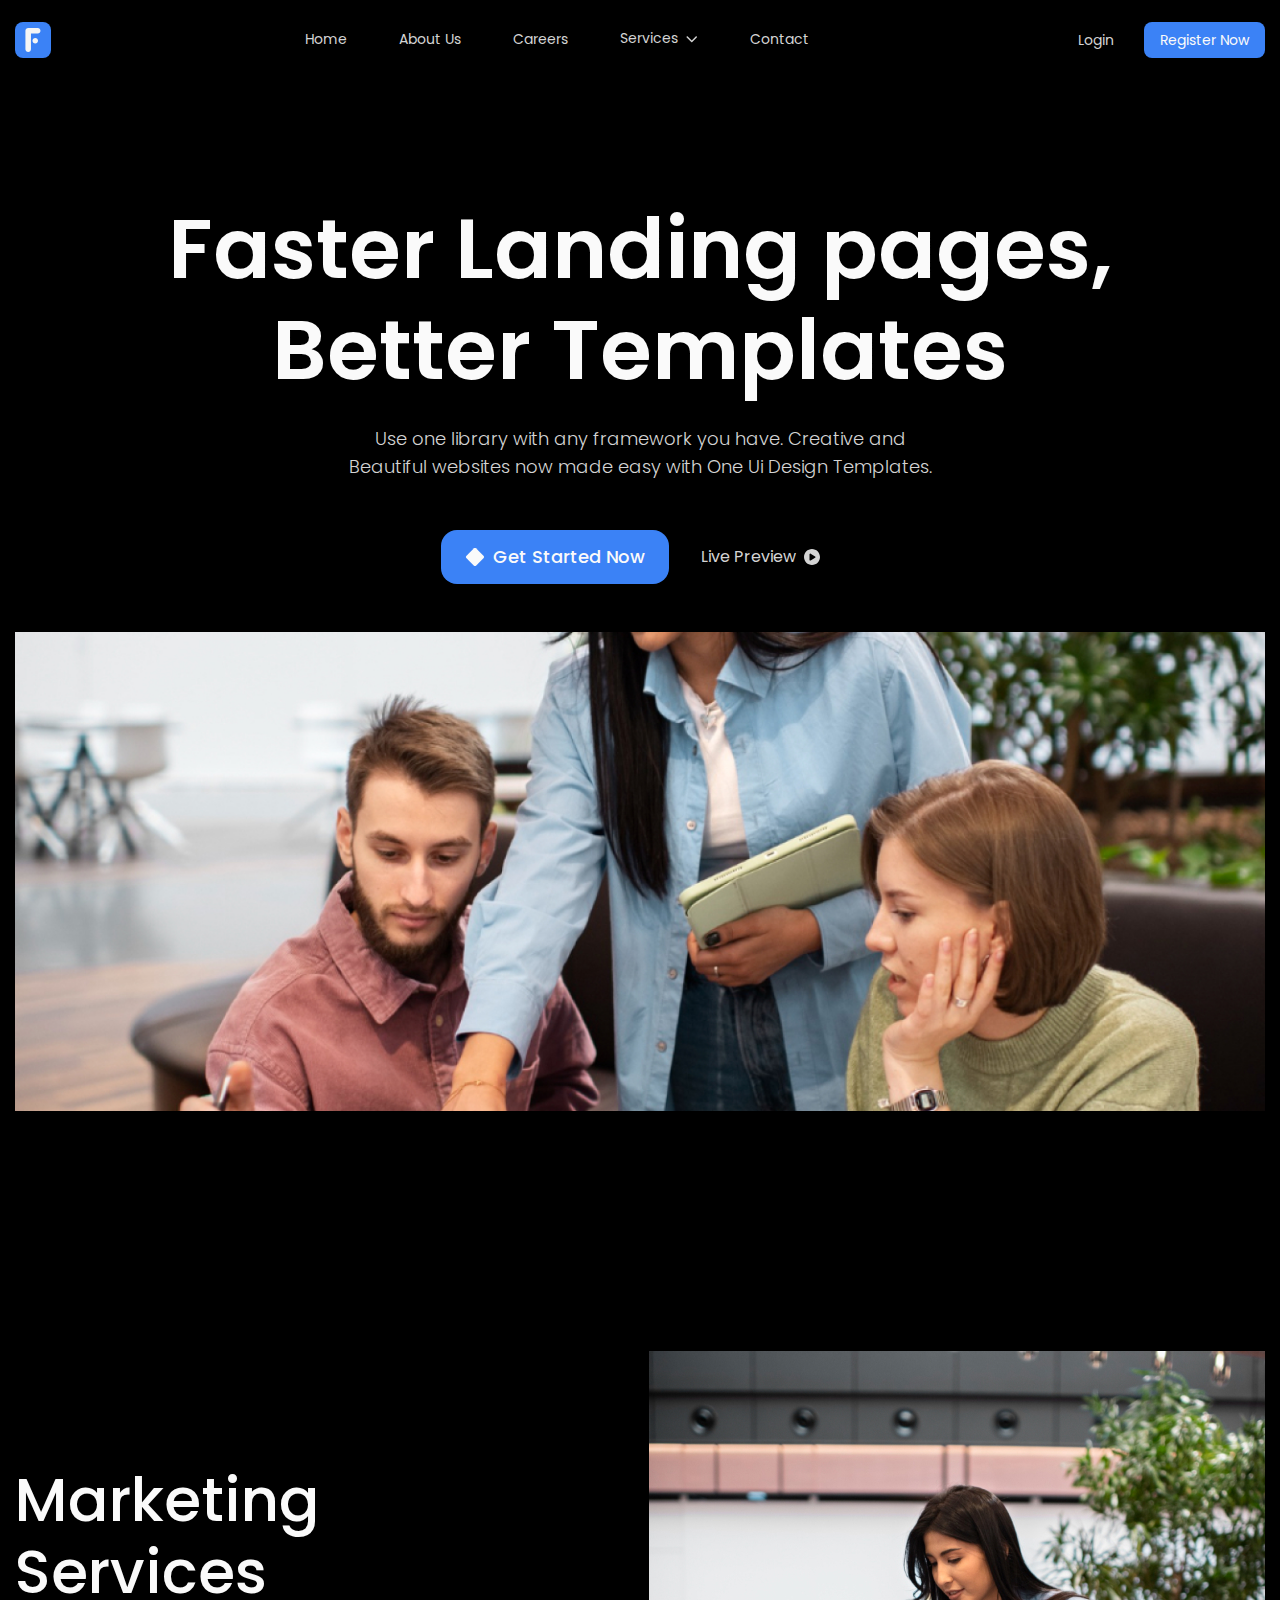
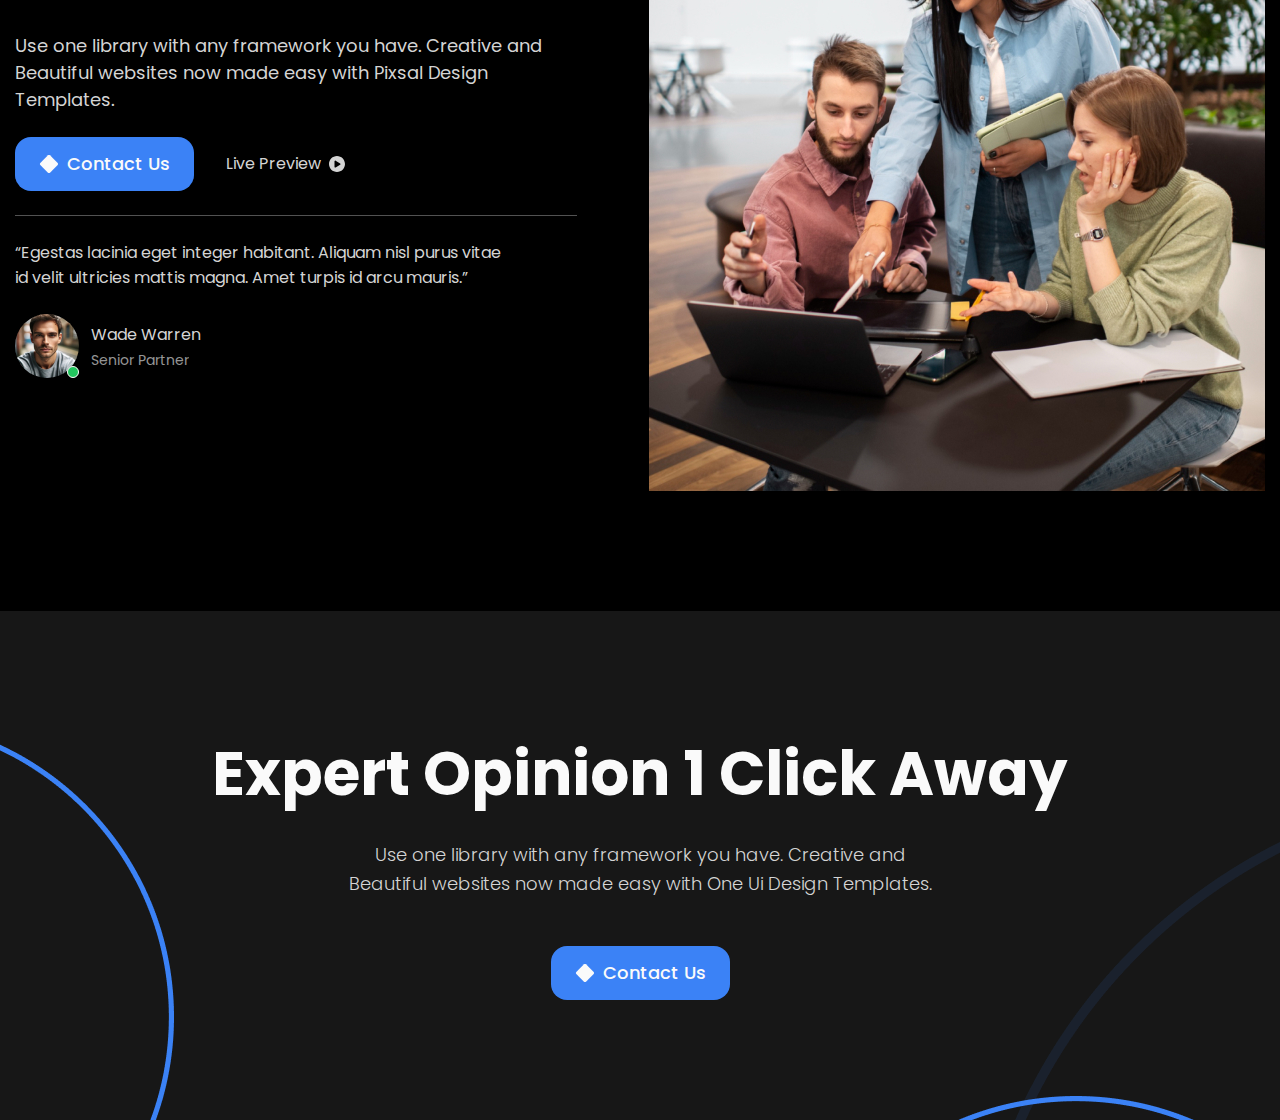
==== index.html @ 4911013f "Made several media requests" ====
<!DOCTYPE html>
<html lang="en">
<head>
  <meta charset="UTF-8">
  <meta name="viewport" content="width=device-width, initial-scale=1.0">
  <meta http-equiv="X-UA-Compatible" content="ie=edge">
  <title>One Ui Design Templates</title>
  <link rel="stylesheet" href="css/reset.css">
  <link rel="stylesheet" href="css/style.css">
</head>
<body>
  <header class="header">
    <div class="container">
      <nav class="nav">
        <a class="logo" href="#">
          <img src="images/logo.svg" alt="Logo">
        </a>
        <!-- navigation -->
        <ul class="nav__list">
          <li class="nav__list-item">
            <a class="nav__list-link" href="#">Home</a>
          </li>
          <li class="nav__list-item">
            <a class="nav__list-link" href="#">About Us</a>
          </li>
          <li class="nav__list-item">
            <a class="nav__list-link" href="#">Careers</a>
          </li>
          <li class="nav__list-item">
            <a class="nav__list-link nav__list-link--dropdown" href="#">Services</a>
            <!-- sub navigation -->
            <div class="nav-list__sub-nav">
              <ul class="sub-nav">
                <li class="sub-nav__item">
                  <a class="sub-nav__link" href="#web-design">Web Design</a>
                </li>
                <li class="sub-nav__item">
                  <a class="sub-nav__link" href="#content-writing">Content Writing</a>
                </li>
                <li class="sub-nav__item">
                  <a class="sub-nav__link" href="#seo">SEO</a>
                </li>
                <li class="sub-nav__item">
                  <a class="sub-nav__link" href="#hosting">Hosting</a>
                </li>
                <li class="sub-nav__item">
                  <a class="sub-nav__link" href="#ui-design">Ui Design</a>
                </li>
                <li class="sub-nav__item">
                  <a class="sub-nav__link" href="#content-box">Content Box</a>
                </li>
              </ul>
            </div>
          </li>
          <li class="nav__list-item">
            <a class="nav__list-link" href="#">Contact</a>
          </li>
        </ul>
        <div class="admission">
          <a class="admission__login" href="#" >Login</a>
          <a class="admission__register" href="#">Register Now</a>
        </div>
        <!-- Open navigation -->
        <button id="open-mobile-nav-btn" class="nav__btn">
          <img src="./images/icons/mobile-nav.svg" alt="Open navigation">
        </button>
      </nav>
      <div class="header__content">
        <h1 class="header__title">Faster Landing pages, Better Templates</h1>
        <p class="header__text text">
          Use one library with any framework you have. Creative and Beautiful websites now made easy with One Ui Design Templates.
        </p>
        <!-- content links -->
        <div class="header__links">
          <a class="accent-link" href="#">
            <img class="start__icon" src="images/icons/start-btn.svg" alt="icon">
            Get Started Now
          </a>
          <a class="muted-link" href="#">
            Live Preview
            <img class="live__icon" src="images/icons/live-btn.svg" alt="icon">
          </a>
        </div>
        <img class="header__img" src="images/header.jpg" alt="Photo">
      </div>
      <!-- mobile nav -->
      <div id="mobile-nav" class="mobile-nav-wrapper">
        <div class="mobile-nav-header">
          <button id="close-mobile-nav-btn" class="mobile-nav-btn-close">
            <img src="./images/icons/close.svg" alt="Close navigation">
          </button>
        </div>
        <ul class="mobile-nav">
          <li class="mobile-nav-item">
            <a class="mobile-nav-link" href="#">Home</a>
          </li>
          <li class="mobile-nav-item">
            <a class="mobile-nav-link" href="#">About Us</a>
          </li>
          <li class="mobile-nav-item">
            <a class="mobile-nav-link " href="#">Careers</a>
          </li>
          <li class="mobile-nav-item">
            <a class="mobile-nav-link" href="#">Services</a>
            <ul class="mobile-sub-nav">
              <li class="mobile-sub-nav__item">
                <a class="mobile-sub-nav__link" href="#web-design">Web Design</a>
              </li>
              <li class="mobile-sub-nav__item">
                <a class="mobile-sub-nav__link" href="#content-writing">Content Writing</a>
              </li>
              <li class="mobile-sub-nav__item">
                <a class="mobile-sub-nav__link" href="#seo">SEO</a>
              </li>
              <li class="mobile-sub-nav__item">
                <a class="mobile-sub-nav__link" href="#hosting">Hosting</a>
              </li>
              <li class="mobile-sub-nav__item">
                <a class="mobile-sub-nav__link" href="#ui-design">Ui Design</a>
              </li>
              <li class="mobile-sub-nav__item">
                <a class="mobile-sub-nav__link" href="#content-box">Content Box</a>
              </li>  
            </ul>
          </li>
          <li class="mobile-nav-item">
            <a class="mobile-nav-link " href="#">Contact</a>
          </li>
        </ul>
      </div>
    </div>
  </header>
  <main class="main">
    <!-- Services -->
    <section class="services none">
      <div class="container">
        <div class="services__top">
          <h2 class="services__title">Services We Offer</h2>
          <p class="services__text text">
            Use one library with any framework you have. Creative and Beautiful websites now made easy with One Ui Design Templates.
          </p>
        </div>
        <!-- cards -->
        <ul class="services__cards">
          <li class="services__card services__card--1">             
            <h3 class="services__card-title">Web Design</h3>
            <p class="services__card-text">
              a book or other written or printed work, regarded in terms of its content rather than its physical form.
            </p>
            <div class="services__card-link">
              <a class="services__card-read" href="#">Read More</a>
            </div>
          </li>
          <li class="services__card services__card--2">             
            <h3 class="services__card-title">Content Writing</h3>
            <p class="services__card-text">
              a book or other written or printed work, regarded in terms of its content rather than its physical form.
            </p>
            <div class="services__card-link">
              <a class="services__card-read" href="#">Read More</a>
            </div>
          </li>
          <li class="services__card services__card--3">             
            <h3 class="services__card-title">SEO</h3>
            <p class="services__card-text">
              a book or other written or printed work, regarded in terms of its content rather than its physical form.
            </p>
            <div class="services__card-link">
              <a class="services__card-read" href="#">Read More</a>
            </div>
          </li>
          <li class="services__card services__card--4">             
            <h3 class="services__card-title">Hosting</h3>
            <p class="services__card-text">
              a book or other written or printed work, regarded in terms of its content rather than its physical form.
            </p>
            <div class="services__card-link">
              <a class="services__card-read" href="#">Read More</a>
            </div>
          </li>
          <li class="services__card services__card--5">             
            <h3 class="services__card-title">Ui Design</h3>
            <p class="services__card-text">
              a book or other written or printed work, regarded in terms of its content rather than its physical form.
            </p>
            <div class="services__card-link">
              <a class="services__card-read" href="#">Read More</a>
            </div>
          </li>
          <li class="services__card services__card--6">             
            <h3 class="services__card-title">Content Box</h3>
            <p class="services__card-text">
              a book or other written or printed work, regarded in terms of its content rather than its physical form.
            </p>
            <div class="services__card-link">
              <a class="services__card-read" href="#">Read More</a>
            </div>
          </li>
        </ul>
      </div>
    </section>
    <!-- About -->
    <section class="about">
      <div class="container">
        <div class="about__inner">
          <div class="about__content">
            <div class="about__top">
              <h2 class="about__title">Marketing Services</h2>
              <p class="about__text">
                Use one library with any framework you have. Creative and Beautiful websites now made easy with Pixsal Design Templates.
              </p>
              <div class="about__links">
                <a class="accent-link" href="#">
                  <img class="start__icon" src="images/icons/start-btn.svg" alt="icon">
                  Contact Us
                </a>
                <a class="muted-link" href="#">
                  Live Preview
                  <img class="live__icon" src="images/icons/live-btn.svg" alt="icon">
                </a>
              </div>
            </div>
            <div class="about__bottom">
              <p class="about__note">
                “Egestas lacinia eget integer habitant. Aliquam nisl purus vitae id velit ultricies mattis magna. Amet turpis id arcu mauris.”
              </p>
              <div class="user">
                <div class="user__avatar">
                  <img class="user__img" src="images/user.jpg" alt="Avatar">
                </div>
                <div class="user__desc">
                  <span class="user__name">Wade Warren</span>
                  <span class="user__post">Senior Partner</span>
                </div>
              </div>
            </div>
          </div>
          <img class="about__img" src="images/about.jpg" alt="Photo">
        </div>
      </div>
    </section>
    <!-- Reach -->
    <section class="reach">
      <div class="container">
        <div class="reach__content">
          <h2 class="reach__title">Expert Opinion 1 Click Away</h2>
          <p class="reach__text text">
            Use one library with any framework you have. Creative and Beautiful websites now made easy with One Ui Design Templates.
          </p>
          <a class="accent-link" href="#">
            <img class="start__icon" src="images/icons/start-btn.svg" alt="icon">
            Contact Us
          </a>
        </div>
      </div>
    </section>
  </main>
  <!-- Footer -->
  <footer class="footer none">
    <div class="container container--footer">
      <!-- footer Grid -->
      <div class="footer__grid">
        <div class="footer__desc">
          <div class="footer__logo">
            <a class="logo" href="#">
              <img src="images/logo-footer.svg" alt="Logo">
            </a>
          </div>
          <h3 class="footer__title">Lets take your business to next level with Better Advertising</h3>
        </div>
        <!-- navigation platform -->
        <nav class="footer__nav">
          <h4 class="footer__nav-title">Platform</h4>
          <ul class="footer__list">
            <li class="footer__list-item">
              <a class="footer__list-link" href="#">Advertising</a>
            </li>
            <li class="footer__list-item">
              <a class="footer__list-link" href="#">SEO &amp;&nbsp;Social Media</a>
            </li>
            <li class="footer__list-item">
              <a class="footer__list-link" href="#">Blog Post</a>
            </li>
            <li class="footer__list-item">
              <a class="footer__list-link" href="#">Home</a>
            </li>
          </ul>
        </nav>
        <!-- navigation company -->
        <nav class="footer__nav">
          <h4 class="footer__nav-title">Company</h4>
          <ul class="footer__list">
            <li class="footer__list-item">
              <a class="footer__list-link" href="#">Affiliations</a>
            </li>
            <li class="footer__list-item">
              <a class="footer__list-link" href="#">Careers</a>
            </li>
            <li class="footer__list-item">
              <a class="footer__list-link" href="#">Tutorials</a>
            </li>
            <li class="footer__list-item">
              <a class="footer__list-link" href="#">What&rsquo;s New</a>
            </li>
          </ul>
        </nav>
        <!-- navigation resources -->
        <nav class="footer__nav">
          <h4 class="footer__nav-title">Resources</h4>
          <ul class="footer__list">
            <li class="footer__list-item">
              <a class="footer__list-link" href="#">Terms of Service</a>
            </li>
            <li class="footer__list-item">
              <a class="footer__list-link" href="#">Privacy Policy</a>
            </li>
            <li class="footer__list-item">
              <a class="footer__list-link" href="#">Home</a>
            </li>
          </ul>
        </nav>
      </div>
      <!-- Footer Row -->
      <div class="footer__row">
        <div class="footer__copyright">
          <a href="#">@ 2023 One Agency. All rights reserved.</a>
        </div>
        <div class="footer__links">
          <a class="footer__link" href="#">Terms of Service</a>
          <a class="footer__link" href="#">Privacy Policy</a>
          <a class="footer__link" href="#">Media</a>
          <a class="footer__link" href="#">DCMA</a>
        </div>
      </div>
    </div>
  </footer>
  <script src="js/main.js"></script>
</body>
</html>
---- css/style.css ----
/*
===============
Fonts and styles
===============
*/
@import url('https://fonts.googleapis.com/css2?family=Poppins:wght@300;400;500;600&display=swap');
@import "links.css";
@import "mobile.css";
/*
===============
Variables
===============
*/
:root{
    --text-color: #D4D4D4;
    --title-color: #FAFAFA;

    --ui-accent-color: #3B82F6;
    --ui-accent-hover-color: #0B57DB;
    --ui-muted-color: #171717;

    --light-link-color: #FAFAFA;
    --muted-link-color: #D4D4D4;

    --font-main: 'Poppins', sans-serif;
}
/*
===============
Global Styles
===============
*/
.none {
    display: none;
}
body{
    font-family: var(--font-main);
    background-color: #000000;
}
.header {
    padding: 21px 0 clamp(80px, 0.224rem + 23.88vw, 240px);
}
.container {
    margin: 0 auto;
    max-width: 1304px;
    padding: 0 15px;
}
.nav {
    margin-bottom: clamp(60px, 1.362rem + 11.94vw, 140px);
    display: flex;
    justify-content: space-between;
    align-items: center;
    font-size: 14px;
}
.logo {
    flex-shrink: 0;
}

/* Nav list */

.nav__list {
    display: flex;
    gap: 36px;

    @media (max-width: 990px) {
        display: none;
    }
}
.nav__list-item{
    position: relative;
    padding: 8px;
    height: 38px;
    padding-bottom: 8px;

    &:hover{
        background-color: #172554;
        border-bottom: 2px solid #2563EB;
    }
}
.nav__list-link {
    line-height: 140%;
    color: var(--muted-link-color);
}
.nav__list-link--dropdown {
    display: flex;
    gap: 8px;
    align-items: center;

    &::after{
        content: url("../images/icons/arrow.svg");
    }
}
.nav-list__sub-nav {
    opacity: 0;
    width: 140px;
    pointer-events: none;
    position: absolute;
    left: 0;
    top: 100%;
    transform: translate(0%, 8%);
    text-align: center;
    transition: all 0.1s ease-in;
}
.sub-nav {
    background-color: var(--ui-accent-color);
}
.sub-nav__item {
    padding: 4px;
    width: 100%;

    &:hover{
        background-color: var(--ui-accent-hover-color);
    }
}
.sub-nav__link {
    font-size: 12px;
    color: var(--muted-link-color);
}
.nav__list-item:hover .nav-list__sub-nav{
    opacity: 1;
    pointer-events: all;
    transform: translate(0%, 0%);
}

/* Header content */

.header__content {
    display: flex;
    flex-direction: column;
    align-items: center;
    text-align: center;
}
.header__title {
    margin-bottom: 24px;
    font-size: clamp(42px, 1.371rem + 6.27vw, 84px);
    font-weight: 600;
    line-height: 120%;
    text-wrap: balance;
    color: var(--title-color);
}
.header__text{
    margin-bottom: 48px;
}
.text {
    max-width: clamp(400px, 17.724rem + 36.38vw, 611px);
    font-size: clamp(12px, 0.614rem + 0.68vw, 18px);
    font-weight: 300;
    line-height: 160%;
    color: var(--text-color);
}
.header__img{
    object-fit: cover;
    
    @media (max-width: 540px) {
        width: 100%;
        height: 200px;
    }
}
/*
===============
Services Section
===============
*/
.services {
    padding-bottom: 240px;
}
.services__top {
    
    text-align: center;
}
.services__text{
    margin: 0 auto;
    margin-bottom: 48px;
}
.services__title {
    margin-bottom: 24px;
    font-size: 42px;
    font-weight: 700;
    line-height: 140%;
    color: var(--title-color);
}
.services__cards {
    display: grid;
    grid-template-columns: 1fr 1fr 1fr;
    grid-template-rows: 1fr 1fr;
    gap: 48px;
}
.services__card {
    /*
    width: 402px;
    height: 330px;*/
    padding: 136px 48px 48px;
    display: flex;
    flex-direction: column;
    gap: 12px;
    align-items: center;
    text-align: center;

    background-repeat: no-repeat;
    background-position: top 48px left 170px;
}
.services__card-title {
    font-size: 20px;
    font-weight: 600;
    color: var(--title-color);
}
.services__card-text {
    font-size: 16px;
    color: var(--text-color);
}
.services__card-read {
    padding-right: 16px;
    font-size: 14px;
    line-height: 20px;
    color: var(--muted-link-color);
    background-image: url("../images/icons/services__arrow.svg");
    background-repeat: no-repeat;
    background-position: right;

    &:hover{
        color: var(--ui-accent-color);
    }
}
.services__card--1 {
    background-image: url("../images/icons/services__card--1.svg");
}
.services__card--2 {
    background-image: url("../images/icons/services__card--2.svg");
}
.services__card--3 {
    background-image: url("../images/icons/services__card--3.svg");
}
.services__card--4 {
    background-image: url("../images/icons/services__card--4.svg");
}
.services__card--5 {
    background-image: url("../images/icons/services__card--5.svg");
}
.services__card--6 {
    background-image: url("../images/icons/services__card--6.svg");
}
/*
===============
About Section
===============
*/
.about{
    padding-bottom: clamp(60px, 1.959rem + 8.96vw, 120px);
}
.about__inner{
    display: flex;
    align-items: center;

    @media (max-width: 1080px) {
        display: block;
    }
}
.about__content {
    margin-right: clamp(58px, -3.125rem + 10vw, 72px);
    flex-basis: 616px;
    text-align: start;

    @media (max-width: 1080px) {
        margin-right: 0;
    }
}
.about__top{
    margin-bottom: 24px;
    display: flex;
    flex-direction: column;
    gap: 24px;
    padding-bottom: 24px;
    border-bottom: 1px solid #525252;
}
.about__title {
    font-size: clamp(38px, 1.718rem + 3.28vw, 60px);
    font-weight: 500;
    line-height: 120%;
    color: var(--title-color);
}
.about__text {
    font-size: clamp(14px, 0.756rem + 0.6vw, 18px);
    color: var(--text-color);
}
.about__note {
    margin-bottom: 24px;
    font-size: clamp(12px, 0.631rem + 0.6vw, 16px);
    color: var(--text-color);
    text-wrap: balance;
}

/* User */

.user {
    display: flex;
    gap: 12px;
    align-items: center;
}
.user__avatar {
    position: relative;
    
}
.user__avatar::after {
    position: absolute;
    right: 0;
    bottom: 0;

    content: '';
    display: block;
    width: 12px;
    height: 12px;
    background-color: #22C55E;
    border: 1px solid #FFFFFF;
    border-radius: 50%;
}
.user__img {
    border-radius: 50%;

    @media (max-width: 400px) {
        height: 54px;
    }
}
.user__desc {
    display: flex;
    flex-direction: column;
    gap: 3px;
}
.user__name {
    font-size: clamp(12px, 0.631rem + 0.6vw, 16px);
    color: var(--text-color);
}
.user__post {
    font-size: clamp(10px, 0.506rem + 0.6vw, 14px);
    color: var(--text-color);
    opacity: 0.7;
}

/* About img */

.about__img {
    @media (max-width: 1080px) {
        display: none;
    }
}
/*
===============
Reach Section
===============
*/
.reach{
    padding: clamp(60px, 1.959rem + 8.96vw, 120px) 0;
    
    background: url(../images/ellipse-1.png) no-repeat bottom 0 left 0,
                url(../images/ellipse-2.png) no-repeat bottom 0 right -48px,
                url(../images/ellipse-3.png) no-repeat bottom 0 right 0;      
    background-size: auto;
    background-color: #171717;

    @media (max-width: 1020px) {
        background-image: none;
    }
    
}
.reach__content {
    display: flex;
    flex-direction: column;
    align-items: center;
    text-align: center;
}
.reach__title {
    margin-bottom: 24px;
    font-size: clamp(38px, 1.688rem + 3.43vw, 61px);
    font-weight: 700;
    line-height: 140%;
    color: var(--title-color);
    text-wrap: balance;
}
.reach__text {
    margin: 0 auto;
    margin-bottom: 48px;
}
/*
===============
Footer
===============
*/
.footer {
    padding-top: 60px;
}
.footer a {
    font-size: 14px;
    line-height: 140%;
    color: var(--muted-link-color);
}
.container--footer {
    max-width: 1280px;
}
.footer__grid {
    margin-bottom: 80px;
    display: grid;
    grid-template-columns:  677px 200px 200px 200px;
}
.footer__desc{
    margin: 0 75px 0 0;
}
.footer__logo {
    margin-bottom: 24px;
    width: 54px;
    height: 54px;
}
.footer__title {
    max-width: 416px;
    font-size: 24px;
    font-weight: 600;
    line-height: 115%;
    text-align: start;
    color: var(--title-color);
}
.footer__nav-title {
    margin-bottom: 24px;
    font-size: 20px;
    font-weight: 600;
    line-height: 115%;
    color: var(--title-color);
}
.footer__list {
    display: grid;
    gap: 10px;
}
.footer__list-link {
    padding: 8px 0 8px;
    height: 36px;

    &:hover{
        background-color: #172554;
        border-bottom: 2px solid #2563EB;
    }
}
.footer__row {
    position: relative;
    height: 103px;
    display: flex;
    align-items: center;
    justify-content: space-between;
}
.footer__row::after {
    position: absolute;
    top: 0;
    right: -32px;
    left: -32px;

    content: '';
    display: block;
    max-width: 1440px;
	height: 1px;
    background-color: #E3E3E3;
}
.footer__copyright a{
    color: #A3A3A3;
}
.footer__links {
    display: flex;
    gap: 10px;
}
.footer__link{
    padding: 8px;
    height: 36px;

    &:hover{
        background-color: #172554;
        border-bottom: 2px solid #2563EB;
    }
}
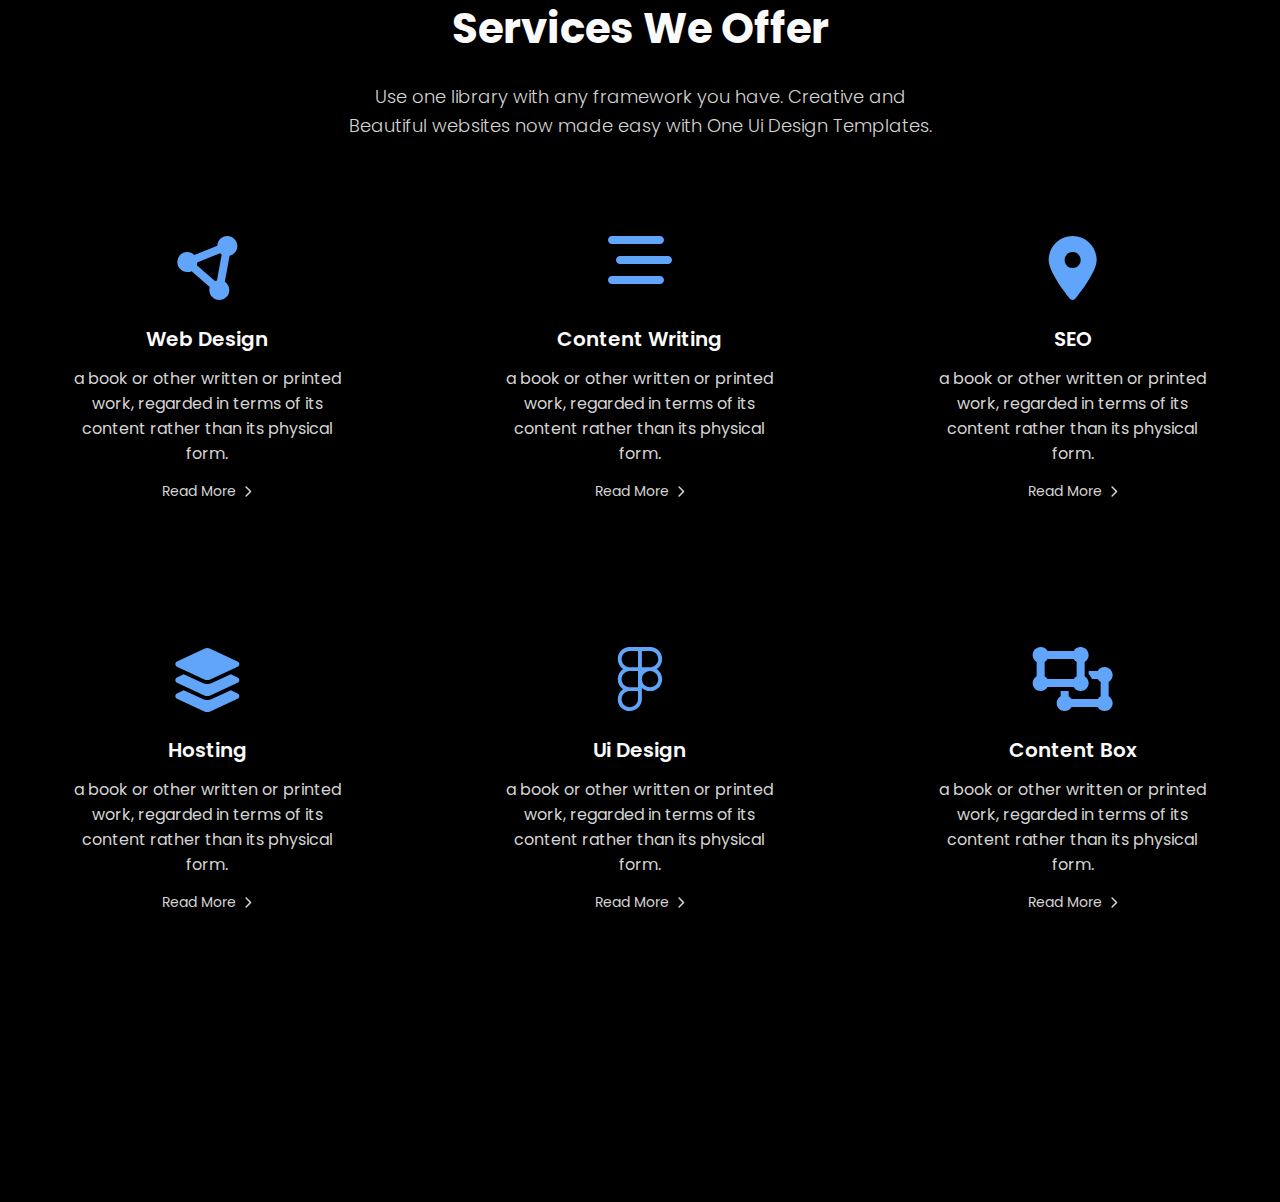
==== commit b64d6f03: "Commit 37" ====
--- a/index.html
+++ b/index.html
@@ -5,11 +5,11 @@
   <meta name="viewport" content="width=device-width, initial-scale=1.0">
   <meta http-equiv="X-UA-Compatible" content="ie=edge">
   <title>One Ui Design Templates</title>
-  <link rel="stylesheet" href="css/reset.css">
   <link rel="stylesheet" href="css/style.css">
+  <link rel="stylesheet" href="css/media.css">
 </head>
 <body>
-  <header class="header">
+  <header class="header none">
     <div class="container">
       <nav class="nav">
         <a class="logo" href="#">
@@ -132,7 +132,7 @@
   </header>
   <main class="main">
     <!-- Services -->
-    <section class="services none">
+    <section class="services">
       <div class="container">
         <div class="services__top">
           <h2 class="services__title">Services We Offer</h2>
@@ -142,7 +142,7 @@
         </div>
         <!-- cards -->
         <ul class="services__cards">
-          <li class="services__card services__card--1">             
+          <li class="services__card services__card-1">             
             <h3 class="services__card-title">Web Design</h3>
             <p class="services__card-text">
               a book or other written or printed work, regarded in terms of its content rather than its physical form.
@@ -151,7 +151,7 @@
               <a class="services__card-read" href="#">Read More</a>
             </div>
           </li>
-          <li class="services__card services__card--2">             
+          <li class="services__card services__card-2">             
             <h3 class="services__card-title">Content Writing</h3>
             <p class="services__card-text">
               a book or other written or printed work, regarded in terms of its content rather than its physical form.
@@ -160,7 +160,7 @@
               <a class="services__card-read" href="#">Read More</a>
             </div>
           </li>
-          <li class="services__card services__card--3">             
+          <li class="services__card services__card-3">             
             <h3 class="services__card-title">SEO</h3>
             <p class="services__card-text">
               a book or other written or printed work, regarded in terms of its content rather than its physical form.
@@ -169,7 +169,7 @@
               <a class="services__card-read" href="#">Read More</a>
             </div>
           </li>
-          <li class="services__card services__card--4">             
+          <li class="services__card services__card-4">             
             <h3 class="services__card-title">Hosting</h3>
             <p class="services__card-text">
               a book or other written or printed work, regarded in terms of its content rather than its physical form.
@@ -178,7 +178,7 @@
               <a class="services__card-read" href="#">Read More</a>
             </div>
           </li>
-          <li class="services__card services__card--5">             
+          <li class="services__card services__card-5">             
             <h3 class="services__card-title">Ui Design</h3>
             <p class="services__card-text">
               a book or other written or printed work, regarded in terms of its content rather than its physical form.
@@ -187,7 +187,7 @@
               <a class="services__card-read" href="#">Read More</a>
             </div>
           </li>
-          <li class="services__card services__card--6">             
+          <li class="services__card services__card-6">             
             <h3 class="services__card-title">Content Box</h3>
             <p class="services__card-text">
               a book or other written or printed work, regarded in terms of its content rather than its physical form.
@@ -200,7 +200,7 @@
       </div>
     </section>
     <!-- About -->
-    <section class="about">
+    <section class="about none">
       <div class="container">
         <div class="about__inner">
           <div class="about__content">
@@ -240,7 +240,7 @@
       </div>
     </section>
     <!-- Reach -->
-    <section class="reach">
+    <section class="reach none">
       <div class="container">
         <div class="reach__content">
           <h2 class="reach__title">Expert Opinion 1 Click Away</h2>
--- a/css/style.css
+++ b/css/style.css
@@ -3,6 +3,7 @@
 Fonts and styles
 ===============
 */
+@import "reset.css";
 @import url('https://fonts.googleapis.com/css2?family=Poppins:wght@300;400;500;600&display=swap');
 @import "links.css";
 @import "mobile.css";
@@ -142,7 +143,7 @@
 }
 .text {
     max-width: clamp(400px, 17.724rem + 36.38vw, 611px);
-    font-size: clamp(12px, 0.614rem + 0.68vw, 18px);
+    font-size: clamp(14px, 0.756rem + 0.6vw, 18px);
     font-weight: 300;
     line-height: 160%;
     color: var(--text-color);
@@ -161,10 +162,9 @@
 ===============
 */
 .services {
-    padding-bottom: 240px;
+    padding-bottom: clamp(120px, 3.918rem + 17.91vw, 240px);
 }
 .services__top {
-    
     text-align: center;
 }
 .services__text{
@@ -173,7 +173,7 @@
 }
 .services__title {
     margin-bottom: 24px;
-    font-size: 42px;
+    font-size: clamp(38px, 2.256rem + 0.6vw, 42px);
     font-weight: 700;
     line-height: 140%;
     color: var(--title-color);
@@ -183,20 +183,30 @@
     grid-template-columns: 1fr 1fr 1fr;
     grid-template-rows: 1fr 1fr;
     gap: 48px;
+
+    @media (max-width: 990px) {
+        grid-template-columns: 1fr 1fr;
+        grid-template-rows: 1fr 1fr 1fr;
+    }
+
+    @media (max-width: 620px) {
+        display: flex;
+        flex-direction: column;
+        align-items: center;
+        gap: 24px;
+    }
 }
 .services__card {
-    /*
-    width: 402px;
-    height: 330px;*/
+    width: 100%;
+    max-width: 402px;
     padding: 136px 48px 48px;
-    display: flex;
-    flex-direction: column;
+
+    display: grid;
     gap: 12px;
-    align-items: center;
     text-align: center;
 
     background-repeat: no-repeat;
-    background-position: top 48px left 170px;
+    background-position: top 48px left 50%;
 }
 .services__card-title {
     font-size: 20px;
@@ -220,23 +230,23 @@
         color: var(--ui-accent-color);
     }
 }
-.services__card--1 {
-    background-image: url("../images/icons/services__card--1.svg");
-}
-.services__card--2 {
-    background-image: url("../images/icons/services__card--2.svg");
-}
-.services__card--3 {
-    background-image: url("../images/icons/services__card--3.svg");
-}
-.services__card--4 {
-    background-image: url("../images/icons/services__card--4.svg");
-}
-.services__card--5 {
-    background-image: url("../images/icons/services__card--5.svg");
-}
-.services__card--6 {
-    background-image: url("../images/icons/services__card--6.svg");
+.services__card-1 {
+    background-image: url("../images/icons/services__card-1.svg");
+}
+.services__card-2 {
+    background-image: url("../images/icons/services__card-2.svg");
+}
+.services__card-3 {
+    background-image: url("../images/icons/services__card-3.svg");
+}
+.services__card-4 {
+    background-image: url("../images/icons/services__card-4.svg");
+}
+.services__card-5 {
+    background-image: url("../images/icons/services__card-5.svg");
+}
+.services__card-6 {
+    background-image: url("../images/icons/services__card-6.svg");
 }
 /*
 ===============
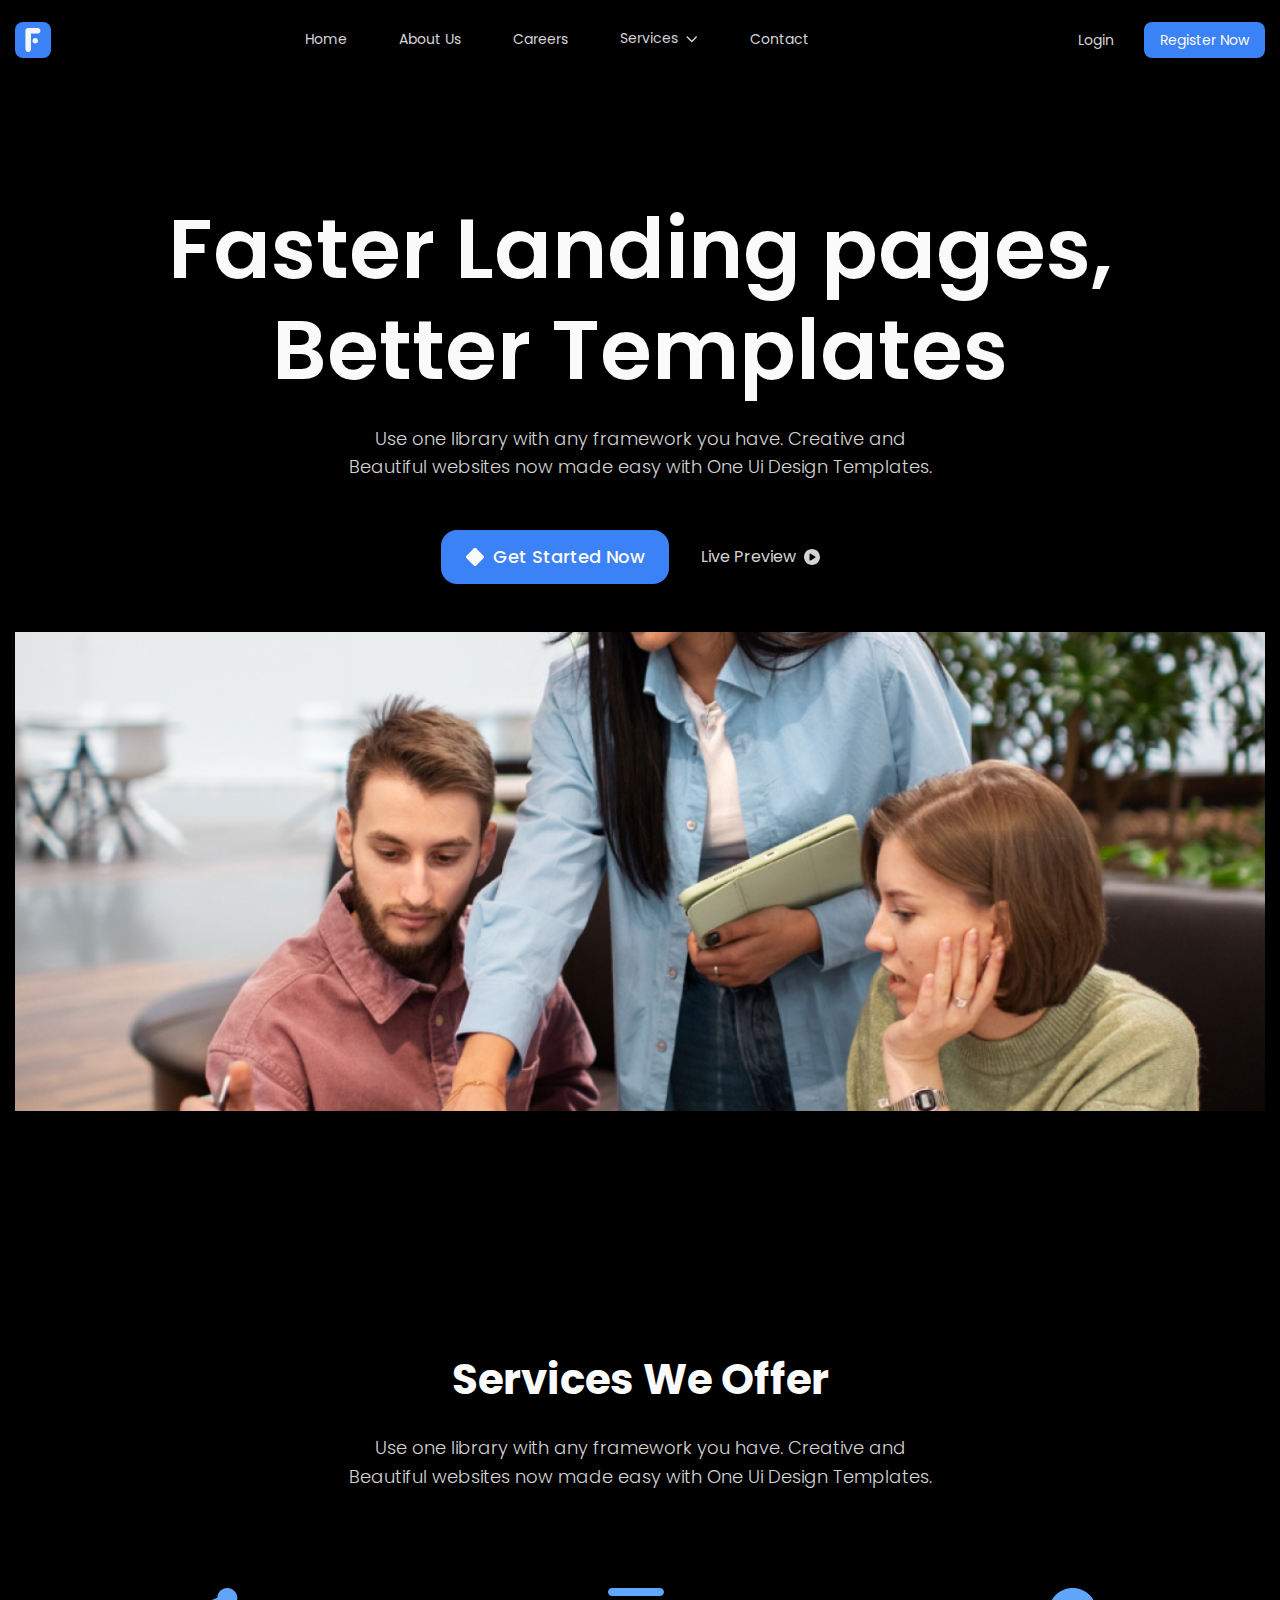
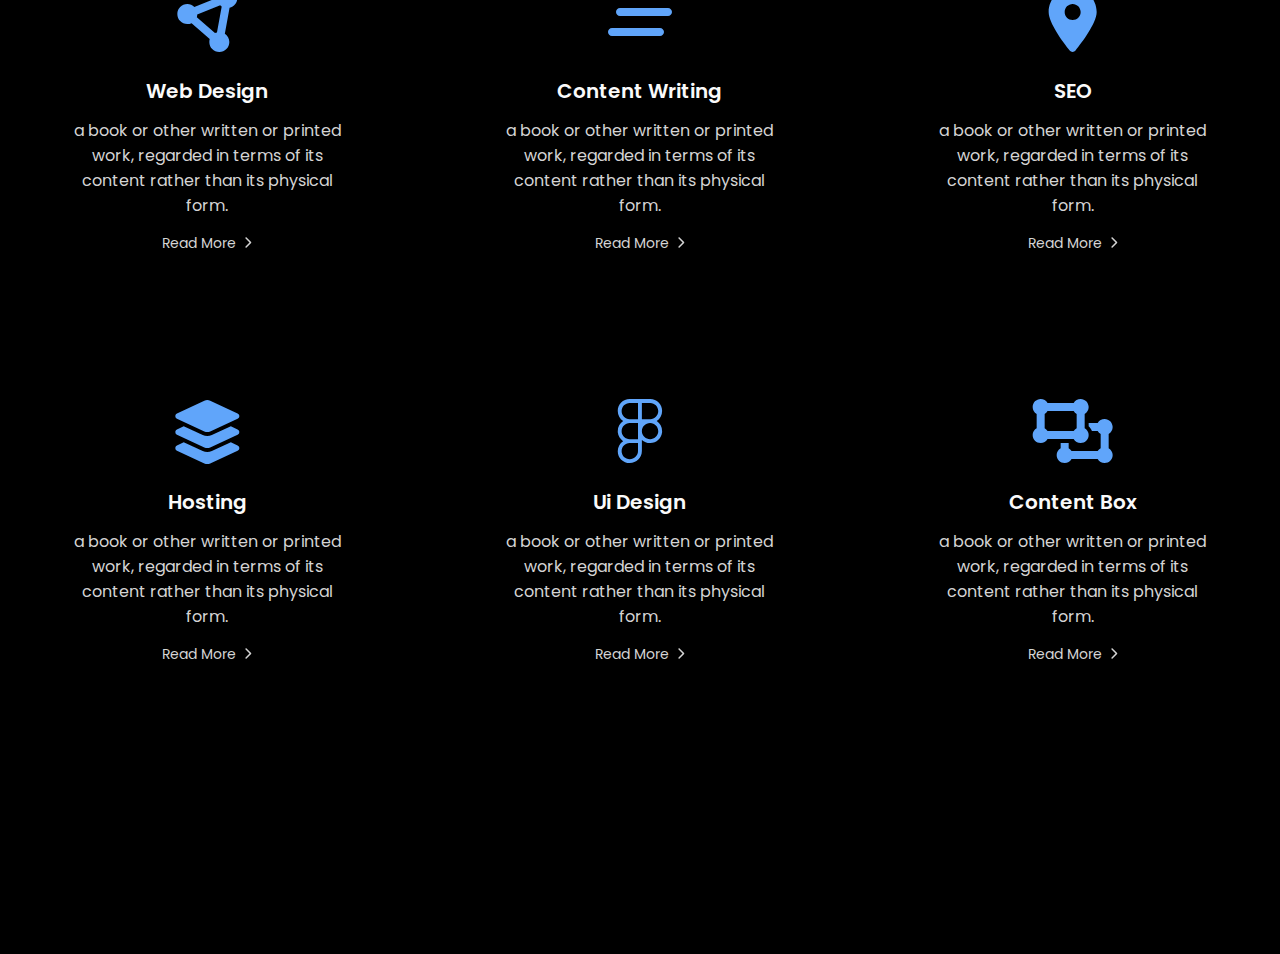
==== commit 492c1f3f: "I wrote media queries" ====
--- a/index.html
+++ b/index.html
@@ -9,7 +9,7 @@
   <link rel="stylesheet" href="css/media.css">
 </head>
 <body>
-  <header class="header none">
+  <header class="header">
     <div class="container">
       <nav class="nav">
         <a class="logo" href="#">
--- a/css/style.css
+++ b/css/style.css
@@ -61,10 +61,6 @@
 .nav__list {
     display: flex;
     gap: 36px;
-
-    @media (max-width: 990px) {
-        display: none;
-    }
 }
 .nav__list-item{
     position: relative;
@@ -150,11 +146,6 @@
 }
 .header__img{
     object-fit: cover;
-    
-    @media (max-width: 540px) {
-        width: 100%;
-        height: 200px;
-    }
 }
 /*
 ===============
@@ -183,18 +174,6 @@
     grid-template-columns: 1fr 1fr 1fr;
     grid-template-rows: 1fr 1fr;
     gap: 48px;
-
-    @media (max-width: 990px) {
-        grid-template-columns: 1fr 1fr;
-        grid-template-rows: 1fr 1fr 1fr;
-    }
-
-    @media (max-width: 620px) {
-        display: flex;
-        flex-direction: column;
-        align-items: center;
-        gap: 24px;
-    }
 }
 .services__card {
     width: 100%;
@@ -259,19 +238,11 @@
 .about__inner{
     display: flex;
     align-items: center;
-
-    @media (max-width: 1080px) {
-        display: block;
-    }
 }
 .about__content {
     margin-right: clamp(58px, -3.125rem + 10vw, 72px);
     flex-basis: 616px;
     text-align: start;
-
-    @media (max-width: 1080px) {
-        margin-right: 0;
-    }
 }
 .about__top{
     margin-bottom: 24px;
@@ -324,10 +295,6 @@
 }
 .user__img {
     border-radius: 50%;
-
-    @media (max-width: 400px) {
-        height: 54px;
-    }
 }
 .user__desc {
     display: flex;
@@ -342,14 +309,6 @@
     font-size: clamp(10px, 0.506rem + 0.6vw, 14px);
     color: var(--text-color);
     opacity: 0.7;
-}
-
-/* About img */
-
-.about__img {
-    @media (max-width: 1080px) {
-        display: none;
-    }
 }
 /*
 ===============
@@ -364,11 +323,6 @@
                 url(../images/ellipse-3.png) no-repeat bottom 0 right 0;      
     background-size: auto;
     background-color: #171717;
-
-    @media (max-width: 1020px) {
-        background-image: none;
-    }
-    
 }
 .reach__content {
     display: flex;
--- a/css/media.css
+++ b/css/media.css
@@ -0,0 +1,65 @@
+@media (max-width: 1080px) {
+    .about__inner{
+        display: block;
+    }
+    .about__content{
+        margin-right: 0;
+    }
+    .about__img {
+        display: none;
+    }
+}
+
+@media (max-width: 1020px) {
+    .reach{
+        background-image: none;
+    }
+}
+
+@media (max-width: 990px) {
+    .nav__list{
+       display: none; 
+    }
+    .services__cards{
+        grid-template-columns: 1fr 1fr;
+        grid-template-rows: 1fr 1fr 1fr;
+    }
+    .admission{
+        display: none;
+    }
+    .nav__btn{
+        display: block;
+    }
+}
+
+@media (max-width: 620px) {
+    .services__cards{
+        display: flex;
+        flex-direction: column;
+        align-items: center;
+        gap: 24px;
+    }
+}
+
+@media (max-width: 540px) {
+    .header__img{
+        width: 100%;
+        height: 200px;
+    }
+    .header__links{
+        flex-direction: column;
+    }
+    .about__links{
+        flex-direction: column;
+    }
+    .accent-link{
+        margin-right: 0;
+        margin-bottom: 12px;
+    }
+}
+
+@media (max-width: 400px) {
+    .user__img{
+        height: 54px;
+    }
+}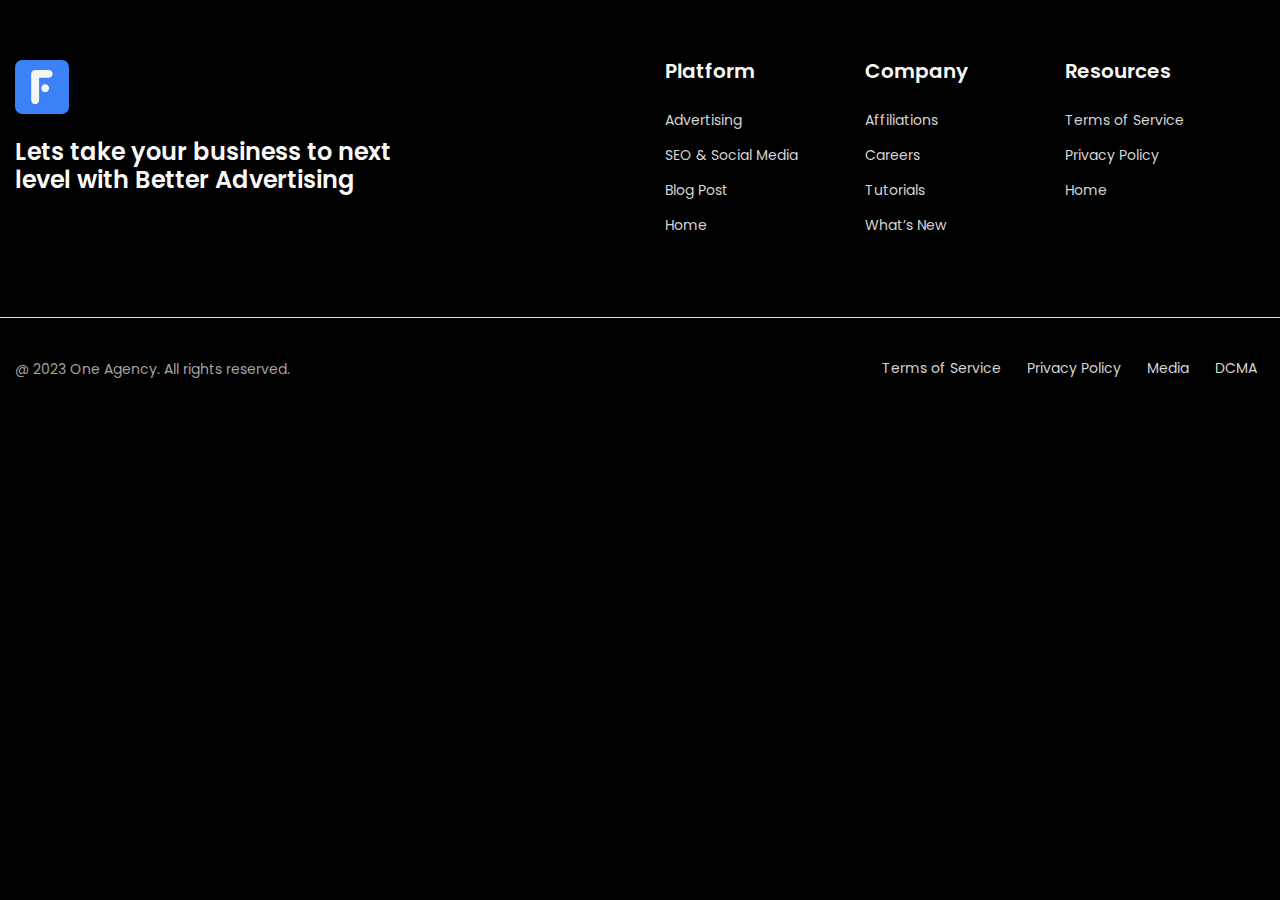
==== commit 413d025e: "I wrote media queries" ====
--- a/index.html
+++ b/index.html
@@ -9,7 +9,7 @@
   <link rel="stylesheet" href="css/media.css">
 </head>
 <body>
-  <header class="header">
+  <header class="header none">
     <div class="container">
       <nav class="nav">
         <a class="logo" href="#">
@@ -132,7 +132,7 @@
   </header>
   <main class="main">
     <!-- Services -->
-    <section class="services">
+    <section class="services none">
       <div class="container">
         <div class="services__top">
           <h2 class="services__title">Services We Offer</h2>
@@ -256,7 +256,7 @@
     </section>
   </main>
   <!-- Footer -->
-  <footer class="footer none">
+  <footer class="footer">
     <div class="container container--footer">
       <!-- footer Grid -->
       <div class="footer__grid">
@@ -269,7 +269,7 @@
           <h3 class="footer__title">Lets take your business to next level with Better Advertising</h3>
         </div>
         <!-- navigation platform -->
-        <nav class="footer__nav">
+        <nav class="footer__nav footer__nav--platform">
           <h4 class="footer__nav-title">Platform</h4>
           <ul class="footer__list">
             <li class="footer__list-item">
--- a/css/style.css
+++ b/css/style.css
@@ -361,10 +361,7 @@
 .footer__grid {
     margin-bottom: 80px;
     display: grid;
-    grid-template-columns:  677px 200px 200px 200px;
-}
-.footer__desc{
-    margin: 0 75px 0 0;
+    grid-template-columns: 3fr 1fr 1fr 1fr 1fr;
 }
 .footer__logo {
     margin-bottom: 24px;
@@ -373,11 +370,18 @@
 }
 .footer__title {
     max-width: 416px;
+    text-align: start;
     font-size: 24px;
     font-weight: 600;
     line-height: 115%;
-    text-align: start;
-    color: var(--title-color);
+    color: var(--title-color);
+}
+.footer__nav{
+    max-width: 100%;
+    width: 200px;
+}
+.footer__nav--platform{
+    grid-column-start: 3;
 }
 .footer__nav-title {
     margin-bottom: 24px;
--- a/css/media.css
+++ b/css/media.css
@@ -30,6 +30,13 @@
     .nav__btn{
         display: block;
     }
+    .footer__grid {
+        grid-template-columns: 1fr 1fr;
+        gap: 60px;
+    }
+    .footer__nav--platform{
+        grid-column-start: auto;
+    }
 }
 
 @media (max-width: 620px) {
@@ -56,6 +63,11 @@
         margin-right: 0;
         margin-bottom: 12px;
     }
+    .footer__grid{
+        display: flex;
+        flex-direction: column;
+        gap: 32px;
+    }
 }
 
 @media (max-width: 400px) {
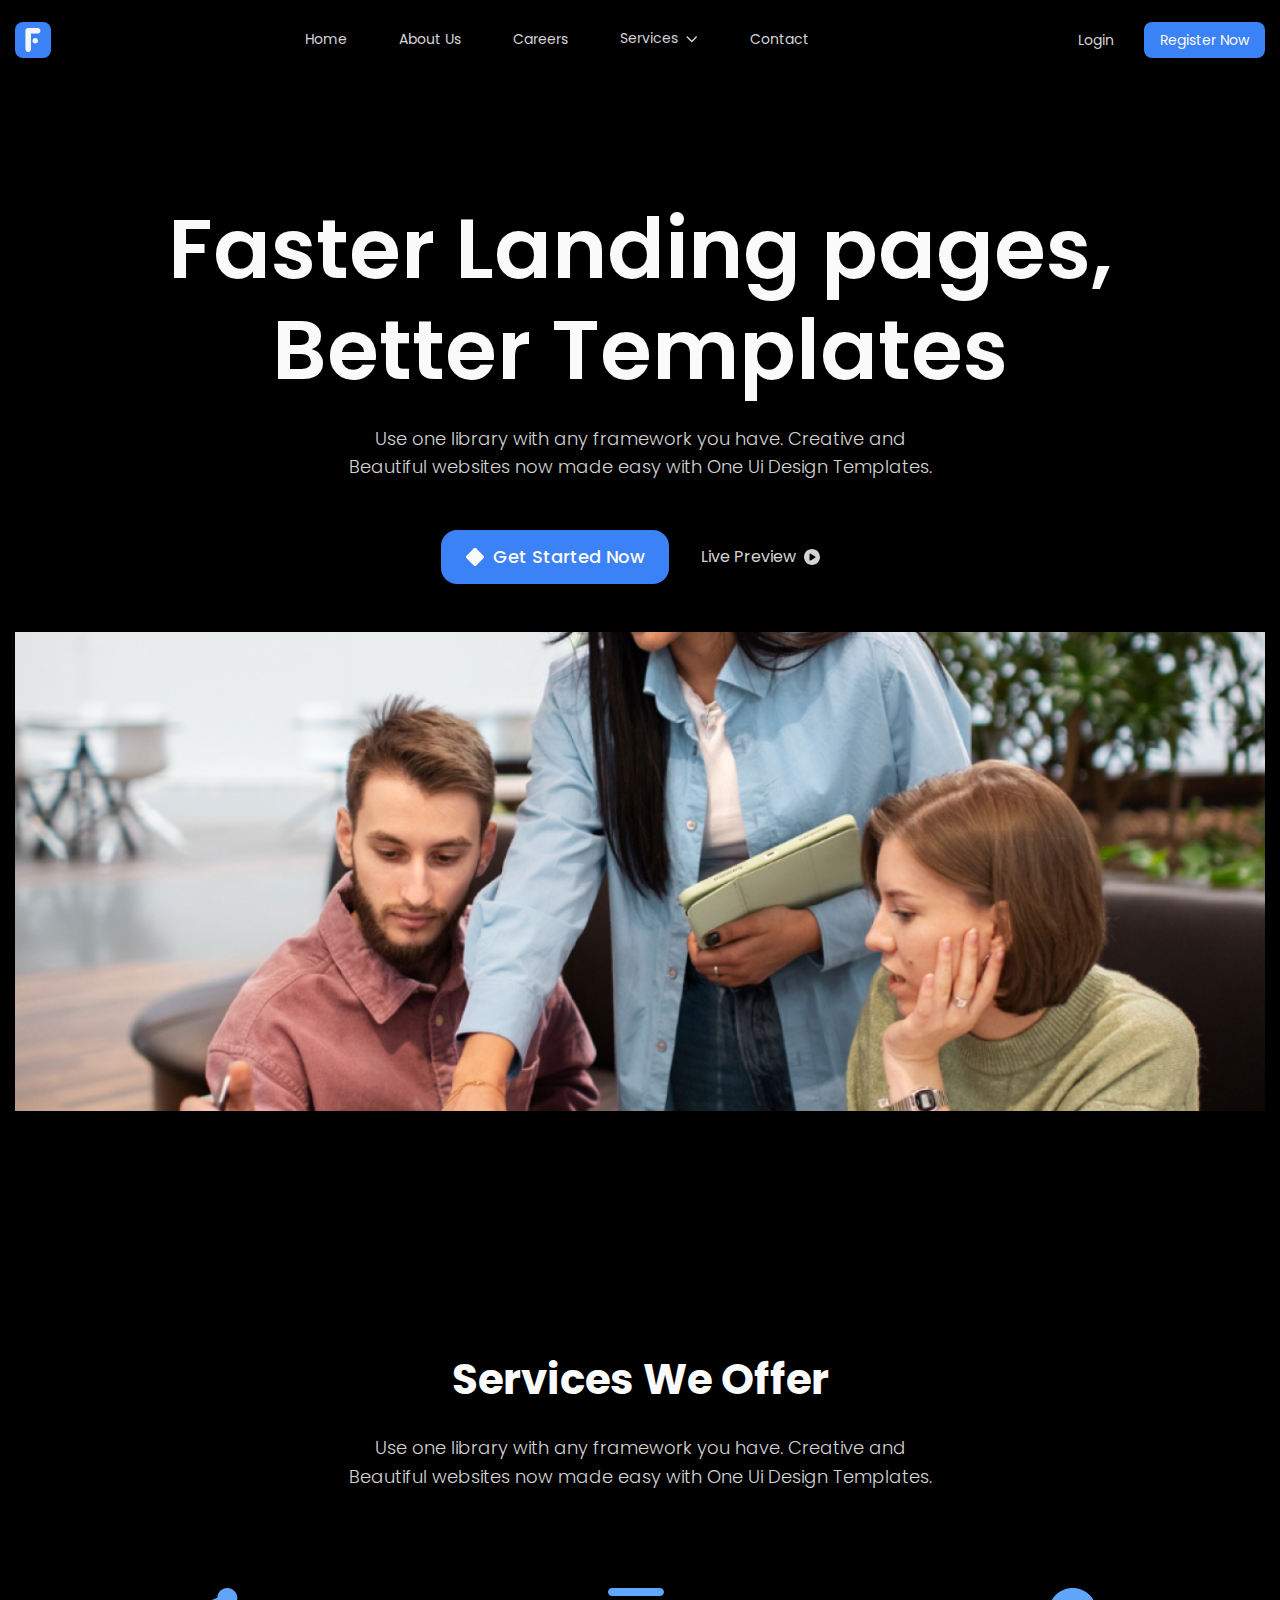
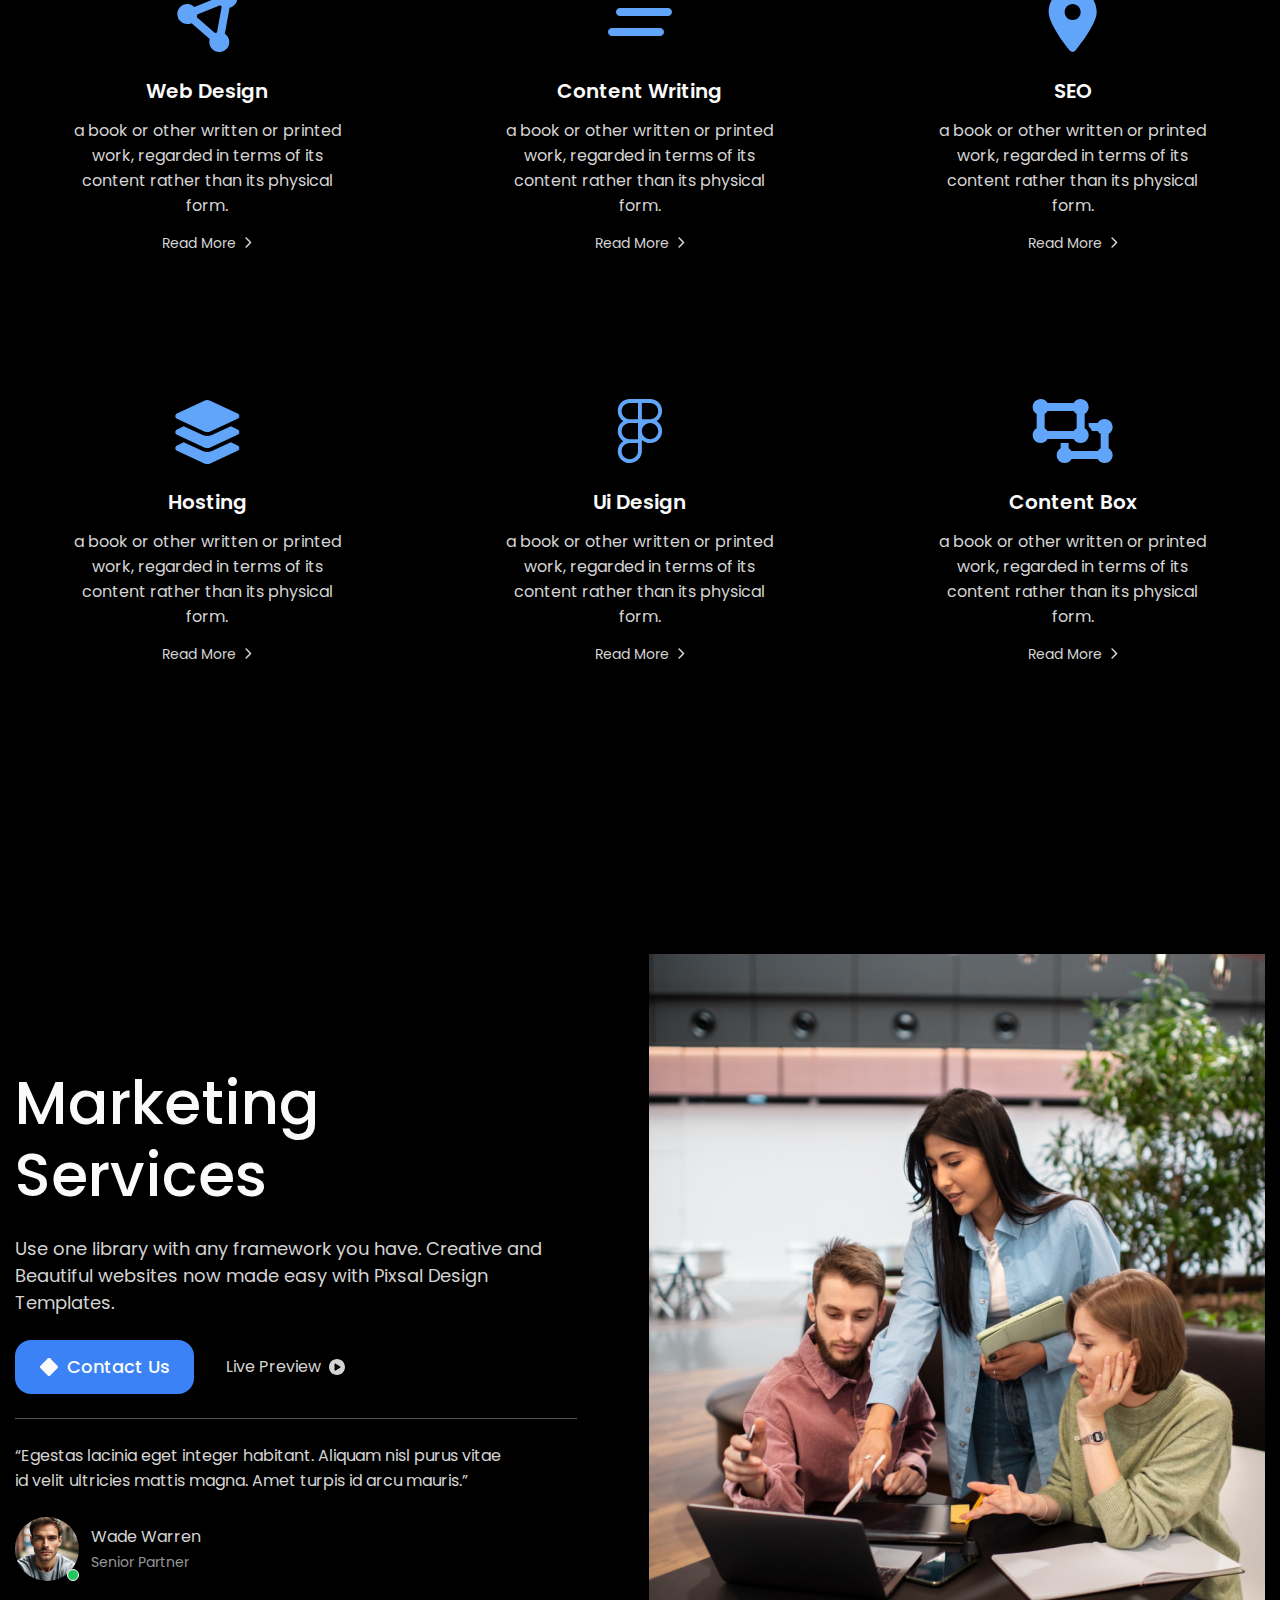
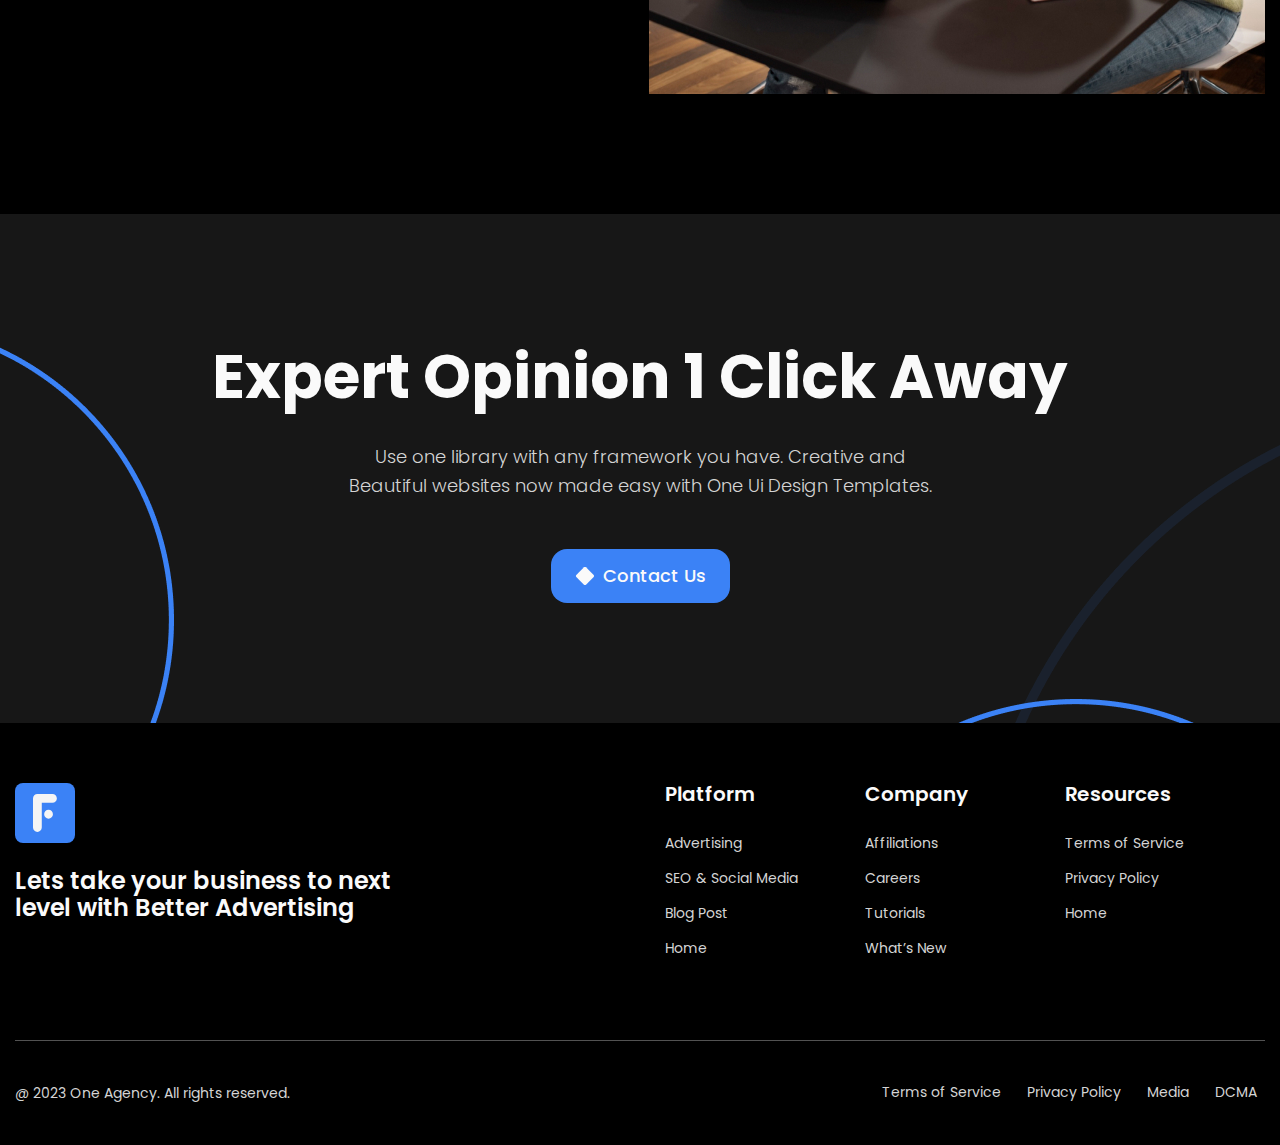
==== commit 1a8a334c: "I have finished coding the main page for the website." ====
--- a/index.html
+++ b/index.html
@@ -9,7 +9,7 @@
   <link rel="stylesheet" href="css/media.css">
 </head>
 <body>
-  <header class="header none">
+  <header class="header">
     <div class="container">
       <nav class="nav">
         <a class="logo" href="#">
@@ -132,7 +132,7 @@
   </header>
   <main class="main">
     <!-- Services -->
-    <section class="services none">
+    <section class="services">
       <div class="container">
         <div class="services__top">
           <h2 class="services__title">Services We Offer</h2>
@@ -200,7 +200,7 @@
       </div>
     </section>
     <!-- About -->
-    <section class="about none">
+    <section class="about">
       <div class="container">
         <div class="about__inner">
           <div class="about__content">
@@ -240,7 +240,7 @@
       </div>
     </section>
     <!-- Reach -->
-    <section class="reach none">
+    <section class="reach">
       <div class="container">
         <div class="reach__content">
           <h2 class="reach__title">Expert Opinion 1 Click Away</h2>
@@ -273,16 +273,16 @@
           <h4 class="footer__nav-title">Platform</h4>
           <ul class="footer__list">
             <li class="footer__list-item">
-              <a class="footer__list-link" href="#">Advertising</a>
-            </li>
-            <li class="footer__list-item">
-              <a class="footer__list-link" href="#">SEO &amp;&nbsp;Social Media</a>
-            </li>
-            <li class="footer__list-item">
-              <a class="footer__list-link" href="#">Blog Post</a>
-            </li>
-            <li class="footer__list-item">
-              <a class="footer__list-link" href="#">Home</a>
+              <a class="footer__list-link footer__link-global" href="#">Advertising</a>
+            </li>
+            <li class="footer__list-item">
+              <a class="footer__list-link footer__link-global" href="#">SEO &amp;&nbsp;Social Media</a>
+            </li>
+            <li class="footer__list-item">
+              <a class="footer__list-link footer__link-global" href="#">Blog Post</a>
+            </li>
+            <li class="footer__list-item">
+              <a class="footer__list-link footer__link-global" href="#">Home</a>
             </li>
           </ul>
         </nav>
@@ -291,16 +291,16 @@
           <h4 class="footer__nav-title">Company</h4>
           <ul class="footer__list">
             <li class="footer__list-item">
-              <a class="footer__list-link" href="#">Affiliations</a>
-            </li>
-            <li class="footer__list-item">
-              <a class="footer__list-link" href="#">Careers</a>
-            </li>
-            <li class="footer__list-item">
-              <a class="footer__list-link" href="#">Tutorials</a>
-            </li>
-            <li class="footer__list-item">
-              <a class="footer__list-link" href="#">What&rsquo;s New</a>
+              <a class="footer__list-link footer__link-global" href="#">Affiliations</a>
+            </li>
+            <li class="footer__list-item">
+              <a class="footer__list-link footer__link-global" href="#">Careers</a>
+            </li>
+            <li class="footer__list-item">
+              <a class="footer__list-link footer__link-global" href="#">Tutorials</a>
+            </li>
+            <li class="footer__list-item">
+              <a class="footer__list-link footer__link-global" href="#">What&rsquo;s New</a>
             </li>
           </ul>
         </nav>
@@ -309,13 +309,13 @@
           <h4 class="footer__nav-title">Resources</h4>
           <ul class="footer__list">
             <li class="footer__list-item">
-              <a class="footer__list-link" href="#">Terms of Service</a>
-            </li>
-            <li class="footer__list-item">
-              <a class="footer__list-link" href="#">Privacy Policy</a>
-            </li>
-            <li class="footer__list-item">
-              <a class="footer__list-link" href="#">Home</a>
+              <a class="footer__list-link footer__link-global" href="#">Terms of Service</a>
+            </li>
+            <li class="footer__list-item">
+              <a class="footer__list-link footer__link-global" href="#">Privacy Policy</a>
+            </li>
+            <li class="footer__list-item">
+              <a class="footer__list-link footer__link-global" href="#">Home</a>
             </li>
           </ul>
         </nav>
@@ -323,13 +323,13 @@
       <!-- Footer Row -->
       <div class="footer__row">
         <div class="footer__copyright">
-          <a href="#">@ 2023 One Agency. All rights reserved.</a>
+          <a class="footer__copyright-link footer__link-global" href="#">@ 2023 One Agency. All rights reserved.</a>
         </div>
         <div class="footer__links">
-          <a class="footer__link" href="#">Terms of Service</a>
-          <a class="footer__link" href="#">Privacy Policy</a>
-          <a class="footer__link" href="#">Media</a>
-          <a class="footer__link" href="#">DCMA</a>
+          <a class="footer__link footer__link-global" href="#">Terms of Service</a>
+          <a class="footer__link footer__link-global" href="#">Privacy Policy</a>
+          <a class="footer__link footer__link-global" href="#">Media</a>
+          <a class="footer__link footer__link-global" href="#">DCMA</a>
         </div>
       </div>
     </div>
--- a/css/style.css
+++ b/css/style.css
@@ -282,13 +282,14 @@
 }
 .user__avatar::after {
     position: absolute;
+    bottom: 0;
     right: 0;
-    bottom: 0;
 
     content: '';
     display: block;
     width: 12px;
     height: 12px;
+
     background-color: #22C55E;
     border: 1px solid #FFFFFF;
     border-radius: 50%;
@@ -348,25 +349,20 @@
 ===============
 */
 .footer {
-    padding-top: 60px;
-}
-.footer a {
-    font-size: 14px;
-    line-height: 140%;
-    color: var(--muted-link-color);
+    padding: 60px 0 34px;
 }
 .container--footer {
     max-width: 1280px;
 }
 .footer__grid {
-    margin-bottom: 80px;
+    margin-bottom: 34px;
+    padding-bottom: 80px;
     display: grid;
     grid-template-columns: 3fr 1fr 1fr 1fr 1fr;
+    border-bottom: 1px solid #525252;
 }
 .footer__logo {
     margin-bottom: 24px;
-    width: 54px;
-    height: 54px;
 }
 .footer__title {
     max-width: 416px;
@@ -403,27 +399,15 @@
         border-bottom: 2px solid #2563EB;
     }
 }
+.footer__link-global{
+    font-size: 14px;
+    line-height: 140%;
+    color: var(--muted-link-color);
+}
 .footer__row {
-    position: relative;
-    height: 103px;
     display: flex;
     align-items: center;
     justify-content: space-between;
-}
-.footer__row::after {
-    position: absolute;
-    top: 0;
-    right: -32px;
-    left: -32px;
-
-    content: '';
-    display: block;
-    max-width: 1440px;
-	height: 1px;
-    background-color: #E3E3E3;
-}
-.footer__copyright a{
-    color: #A3A3A3;
 }
 .footer__links {
     display: flex;
--- a/css/media.css
+++ b/css/media.css
@@ -37,6 +37,11 @@
     .footer__nav--platform{
         grid-column-start: auto;
     }
+    .footer__row{
+        flex-direction: column;
+        gap: 24px;
+        align-items: start;
+    }
 }
 
 @media (max-width: 620px) {
@@ -64,9 +69,13 @@
         margin-bottom: 12px;
     }
     .footer__grid{
+        margin-bottom: 60px;
         display: flex;
         flex-direction: column;
         gap: 32px;
+    }
+    .footer__links{
+        flex-direction: column;
     }
 }
 
